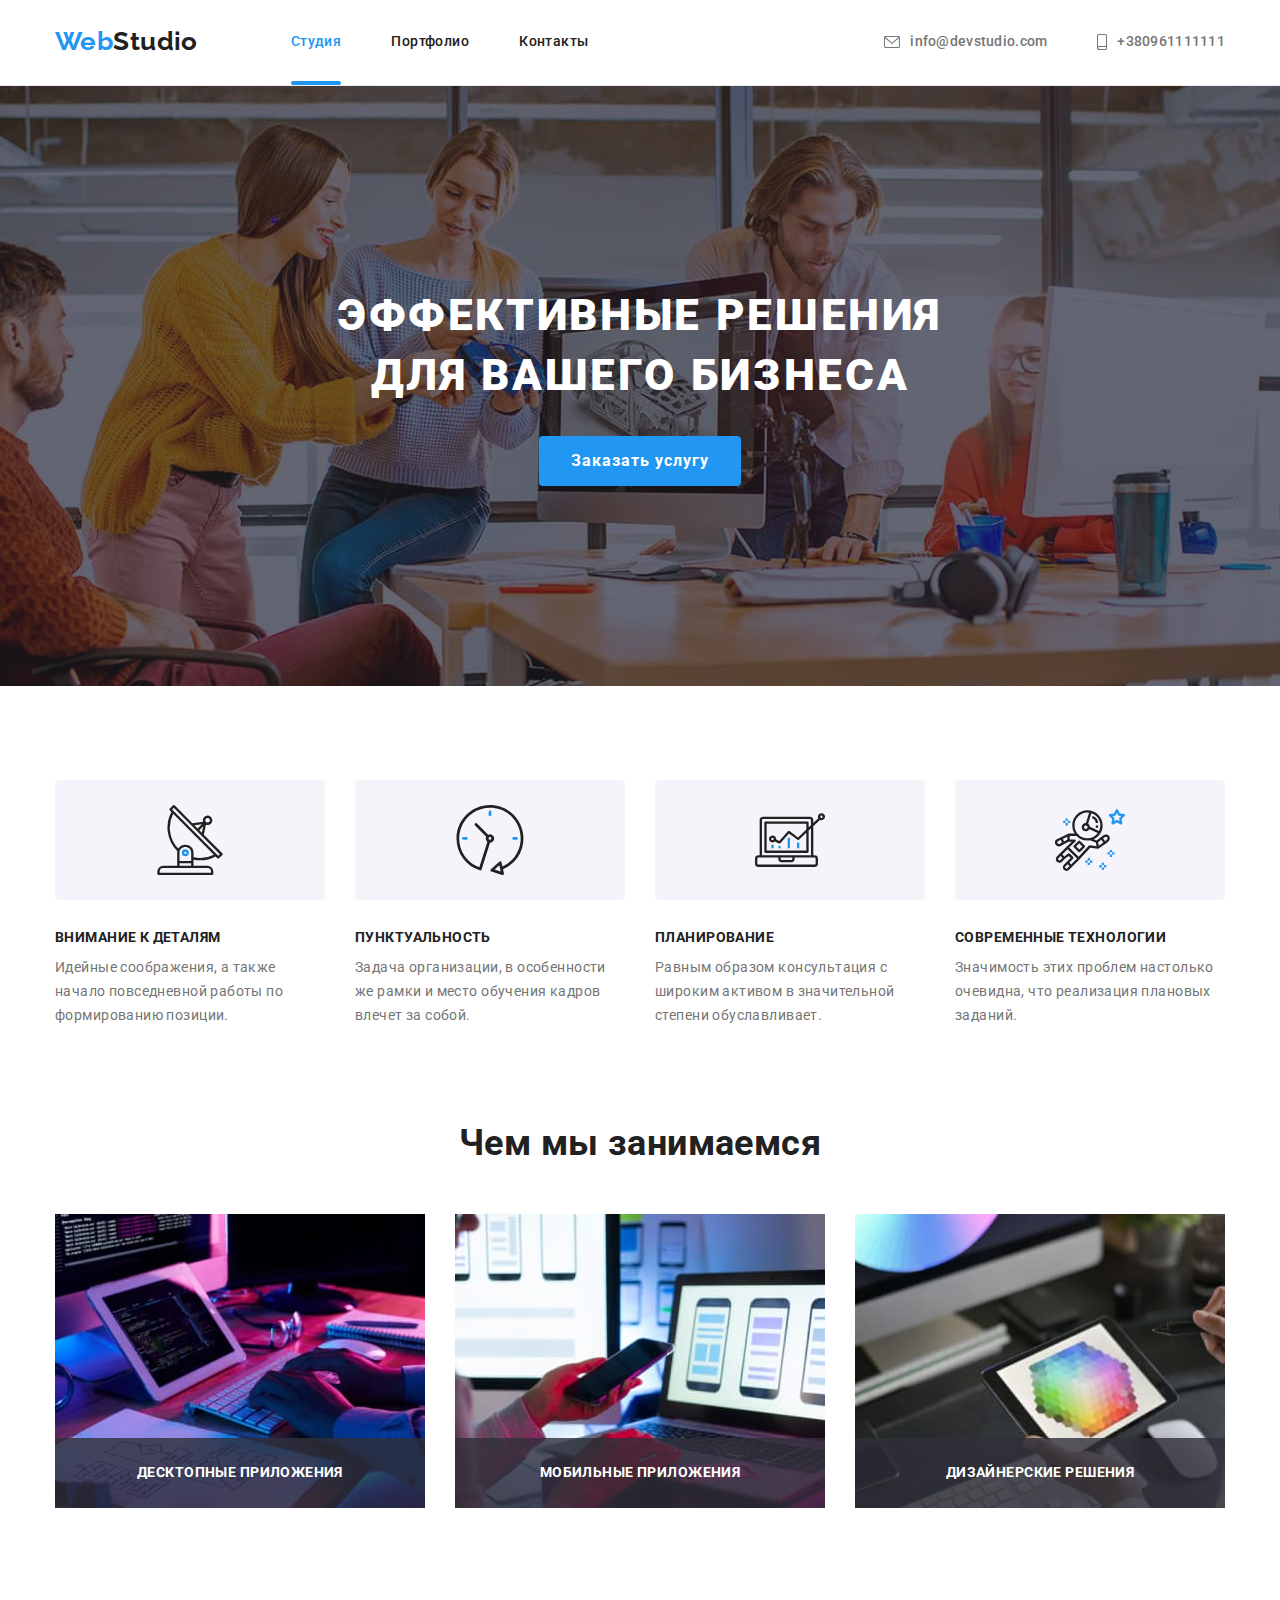
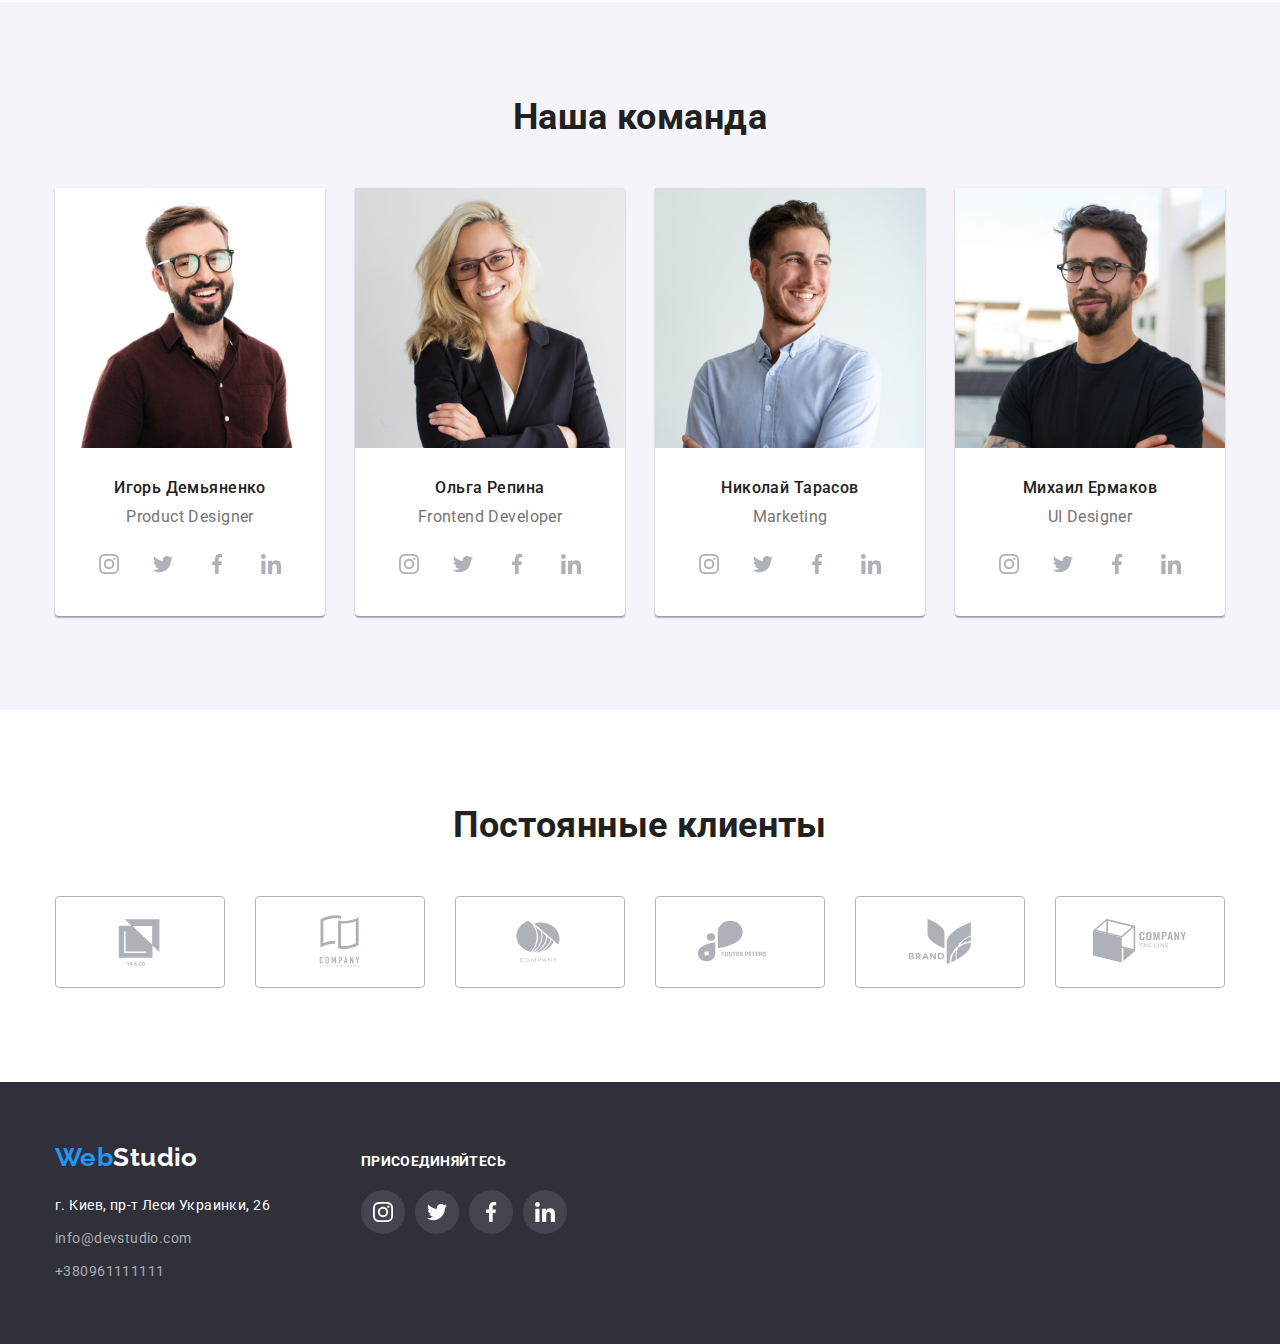
==== index.html @ 93a17769 "start" ====
<!DOCTYPE html>
<html lang="ru">
<head>
	<meta charset="UTF-8">
	<meta http-equiv="X-UA-Compatible" content="IE=edge">
	<meta name="viewport" content="width=device-width, initial-scale=1.0">
	<title>Студия</title>
	<link rel="stylesheet" href="https://cdn.jsdelivr.net/npm/modern-normalize@1.1.0/modern-normalize.min.css">
	<link rel="preconnect" href="https://fonts.googleapis.com">
	<link rel="preconnect" href="https://fonts.gstatic.com" crossorigin>
	<link href="https://fonts.googleapis.com/css2?family=Raleway:wght@700&family=Roboto:wght@400;500;700;900&display=swap"
		rel="stylesheet">	
	<link rel="stylesheet" href="./css/styles.css">
</head>
<body>
	<header>
		<!--site nav-->
		<div class="container navigation">			
		<nav>
			<a href="" class="logo"><span class="logo-accent">Web</span>Studio</a>
			<ul class="site-nav list">
				<li class="item"><a href="index.html" class="link nav current">Студия</a></li>
				<li class="item"><a href="portfolio.html" class="link nav">Портфолио</a></li>
				<li class="item"><a href="" class="link nav">Контакты</a></li>
			</ul>
		</nav>
		<!--contacts-->
			<ul class="contacts list">
				<li class="item contacts-header">

					<a href="mailto:info@devstudio.com" class="feedback link icon-item">
						<svg class="icon-envelope" width="16" height="12">
							<use href="./images/icons.svg#icon-envelope"></use>
						</svg>
						info@devstudio.com</a>
				</li>
				<li class="item contacts-header">

					<a href="tell:+380961111111" class="feedback link icon-item">
						<svg class="icon-smartphone" width="10" height="16">
							<use href="./images/icons.svg#icon-smartphone"></use>
						</svg>
						+380961111111</a>
				</li>
			</ul>
		</div>
	</header>
	<main>
		<!--hero-->				
		<section class="hero">
			<div class="container">
				<h1 class="hero-title">Эффективные решения<br> для вашего бизнеса</h1>
				<button type="button" class="button primary" data-modal-open>Заказать услугу</button>
			</div>
		</section>
		<!--section-->
		<section class="features-section section">
			<div class="container">
			<h2 hidden>Наши преимущества</h2>
			<ul class="features-list list">

				<li class="description item">
					<div class="icon-features">
						<svg class="icon-antenna" width="70" height="70">
							<use href="./images/icons.svg#icon-antenna"></use>
						</svg>
					</div>					
					<h3 class="features-point">Внимание к деталям</h3>
					<p class="features-text">Идейные соображения, а также начало повседневной работы по формированию позиции.</p>
				</li>

				<li class="description item">
					<div class="icon-features">
						<svg class="icon-clock" width="70" height="70">
							<use href="./images/icons.svg#icon-clock"></use>
						</svg>
					</div>
					<h3 class="features-point">Пунктуальность</h3>
					<p class="features-text">Задача организации, в особенности же рамки и место обучения кадров влечет за собой.</p>
				</li>

				<li class="description item">
					<div class="icon-features">
						<svg class="icon-diagram" width="70" height="70">
							<use href="./images/icons.svg#icon-diagram"></use>
						</svg>
					</div>
					<h3 class="features-point">Планирование</h3>
					<p class="features-text">Равным образом консультация с широким активом в значительной степени обуславливает.</p>
				</li>
				
				<li class="description item">
					<div class="icon-features">
						<svg class="icon-astronaut" width="70" height="70">
							<use href="./images/icons.svg#icon-astronaut"></use>
						</svg>
					</div>
					<h3 class="features-point">Современные технологии</h3>
					<p class="features-text">Значимость этих проблем настолько очевидна, что реализация плановых заданий.</p>
				</li>
			</ul>
			</div>
		</section>
		<!--working-->
		<section class="working-section section no-padding-top">
			<div class="container">
			<h2 class="title">Чем мы занимаемся</h2>
			<ul class="working-list list">

				<li class="working-item item">
					<img src="./images/handstype.jpg" alt="руки печатают текст" width="370">
					<p class="working-subscription">Десктопные приложения</p>
				</li>

				<li class="working-item item">
					<img src="./images/handsphone.jpg" alt="рука с телефоном" width="370" height="294">
					<p class="working-subscription">Мобильные приложения</p>
				</li>

				<li class="working-item item">
					<img src="./images/pallete.jpg" alt="палитра цветов" width="370" height="294">
					<p class="working-subscription">Дизайнерские решения</p>
				</li>
			</ul>
			</div>
		</section>
		<!--team-->
		<section class="team-section section ">
			<div class="container">
				<h2 class="title">Наша команда</h2>
				<ul class="team-list list">

					<li class="team-description item">
						<img src="./images/igor.jpg" alt="Игорь Демьяненко" width="270" height="260">
						<div class="card-team">
							<h3 class="team-name">Игорь Демьяненко</h3>
							<p class="team-position">Product Designer</p>
							<ul class="social-link-list list">
								<li>
									<a class="social-link" href="#">
										<svg class="social-link-icon" width="20" height="20">
											<use href="./images/icons.svg#icon-instagram"></use>
										</svg>
									</a>
								</li>
								<li>
									<a class="social-link" href="#">
										<svg class="social-link-icon" width="20" height="20">
											<use href="./images/icons.svg#icon-twitter"></use>
										</svg>
									</a>
								</li>
								<li>
									<a class="social-link" href="#">
										<svg class="social-link-icon" width="20" height="20">
											<use href="./images/icons.svg#icon-facebook"></use>
										</svg>
									</a>
								</li>
								<li>
									<a class=" social-link" href="">
										<svg class="social-link-icon" width="20" height="20">
											<use href="./images/icons.svg#icon-linkedin"></use>
										</svg>
									</a>
								</li>
							</ul>
						</div>
					</li>

					<li class="team-description item"">
						<img src="./images/olga.jpg" alt="Ольга Репина" width="270" height="260">
						<div class="card-team">
							<h3 class="team-name">Ольга Репина</h3>
							<p class="team-position">Frontend Developer</p>
							<ul class="social-link-list list">
								<li>
									<a class="social-link" href="#">
										<svg class="social-link-icon" width="20" height="20">
											<use href="./images/icons.svg#icon-instagram"></use>
										</svg>
									</a>
								</li>
								<li>
									<a class="social-link" href="#">
										<svg class="social-link-icon" width="20" height="20">
											<use href="./images/icons.svg#icon-twitter"></use>
										</svg>
									</a>
								</li>
								<li>
									<a class="social-link" href="#">
										<svg class="social-link-icon" width="20" height="20">
											<use href="./images/icons.svg#icon-facebook"></use>
										</svg>
									</a>
								</li>
								<li>
									<a class=" social-link" href="">
										<svg class="social-link-icon" width="20" height="20">
											<use href="./images/icons.svg#icon-linkedin"></use>
										</svg>
									</a>
								</li>
							</ul>
						</div>
					</li>

					<li class="team-description item">
						<img src="./images/nikolay.jpg" alt="Николай Тарасов" width="270" height="260">
						<div class="card-team">
							<h3 class="team-name">Николай Тарасов</h3>
							<p class="team-position">Marketing</p>
							<ul class="social-link-list list">
								<li>
									<a class="social-link" href="#">
										<svg class="social-link-icon" width="20" height="20">
											<use href="./images/icons.svg#icon-instagram"></use>
										</svg>
									</a>
								</li>
								<li>
									<a class="social-link" href="#">
										<svg class="social-link-icon" width="20" height="20">
											<use href="./images/icons.svg#icon-twitter"></use>
										</svg>
									</a>
								</li>
								<li>
									<a class="social-link" href="#">
										<svg class="social-link-icon" width="20" height="20">
											<use href="./images/icons.svg#icon-facebook"></use>
										</svg>
									</a>
								</li>
								<li>
									<a class=" social-link" href="">
										<svg class="social-link-icon" width="20" height="20">
											<use href="./images/icons.svg#icon-linkedin"></use>
										</svg>
									</a>
								</li>
							</ul>
						</div>
						</li>

					<li class="team-description item">
						<img src="./images/mihail.jpg" alt="Михаил Ермаков" width="270" height="260">
						<div class="card-team">
							<h3 class="team-name">Михаил Ермаков</h3>
							<p class="team-position">UI Designer</p>
							<ul class="social-link-list list">
								<li>							
									<a class="social-link" href="#">
										<svg class="social-link-icon" width="20" height="20">
											<use href="./images/icons.svg#icon-instagram"></use>
										</svg>
									</a>							
								</li>
								<li>							
									<a class="social-link" href="#">
										<svg class="social-link-icon" width="20" height="20">
											<use href="./images/icons.svg#icon-twitter"></use>
										</svg>
									</a>
								</li>
								<li>							
									<a class="social-link" href="#">
										<svg class="social-link-icon" width="20" height="20">
											<use href="./images/icons.svg#icon-facebook"></use>
										</svg>
									</a>
								</li>
								<li>														
									<a class=" social-link" href="">
										<svg class="social-link-icon" width="20" height="20">
											<use href="./images/icons.svg#icon-linkedin"></use>
										</svg>
									</a>
								</li>
							</ul>
						</div>
					</li>
				</ul>
			</div>
		</section>
		<!-- Regular customers-->		
		<section class="section">
			<div class="container">
				<h2 class="title">Постоянные клиенты</h2>
				<ul class="regular-customers-list list">
					<li class="regular-client">
						<a class="regular-client-link" href="#">
							<svg class="client-logo" width="106" height="60">
								<use href="./images/icons.svg#icon-logo"></use>
							</svg>
						</a>
					</li>
					<li class="regular-client">
						<a class="regular-client-link" href="#">
							<svg class="client-logo" width="106" height="60">
								<use href="./images/icons.svg#icon-logo-1"></use>
							</svg>
						</a>
					</li>
					<li class="regular-client">
						<a class="regular-client-link" href="#">
							<svg class="client-logo" width="106" height="60">
								<use href="./images/icons.svg#icon-logo-2"></use>
							</svg>
						</a>
					</li>
					<li class="regular-client">
						<a class="regular-client-link" href="#">
							<svg class="client-logo" width="106" height="60">
								<use href="./images/icons.svg#icon-logo-3"></use>
							</svg>
						</a>
					</li>
					<li class="regular-client">
						<a class="regular-client-link" href="#">
							<svg class="client-logo" width="106" height="60">
								<use href="./images/icons.svg#icon-logo-4"></use>
							</svg>
						</a>
					</li>
					<li class="regular-client">
						<a class="regular-client-link" href="#">
							<svg class="client-logo" width="106" height="60">
								<use href="./images/icons.svg#icon-logo-5"></use>
							</svg>
						</a>
					</li>
				</ul>
		
		
			</div>
		</section>			
	<!-- /Regular customers-->	
	</main>
	<!--footer-->
	<footer class="footer">
		<div class="footer-items container">
			<div class="contacts-nav-footer">
				<div class="logo-footer">
					<a href="" class="logo"><span class="logo-accent">Web</span>Studio</a>
				</div>
				<address>
					<ul class="contacts-footer list">
						<li class="item">
							<a href="https://goo.gl/maps/sGWzshtrrZ5VpV499" class="location link">г. Киев, пр-т Леси Украинки, 26</a>
						</li>
						<li class="item">
							<a href="mailto:info@devstudio.com" class="feedback mail link">info@devstudio.com</a>
						</li>
						<li class="item">
							<a href="tell:+380961111111" class="feedback tell link">+380961111111</a>
						</li>
					</ul>
				</address>
			</div>
			<div>
				<h3 class="connect-footer">Присоединяйтесь</h3>
				<ul class="social-link-list-footer list">
					<li class="social-link-item">
						<a href="" class="social-link bg-icon-footer">
							<svg class="social-link-icon color-icon-footer" width="20" height="20">
								<use href="./images/icons.svg#icon-instagram"></use>
							</svg>
						</a>
					</li>
					<li class="social-link-item">
					<a href="" class="social-link bg-icon-footer">
						<svg class="social-link-icon color-icon-footer" width="20" height="20">
							<use href="./images/icons.svg#icon-twitter"></use>
						</svg>
					</a>
					</li>
					<li class="social-link-item">
					<a href="" class="social-link bg-icon-footer">
						<svg class="social-link-icon color-icon-footer" width="20" height="20">
							<use href="./images/icons.svg#icon-facebook"></use>
						</svg>
					</a>
					</li>
					<li class="social-link-item">
					<a href="" class="social-link bg-icon-footer">
						<svg class="social-link-icon color-icon-footer" width="20" height="20">
							<use href="./images/icons.svg#icon-linkedin"></use>
						</svg>
					</a>
					</li>
				</ul>
			</div>
		</div>
	</footer>
	<div class="backdrop is-hidden" data-modal>
		<div class="modal">
			<button class="close-btn" data-modal-close>
				<svg class="close-icon" width="11" height="11">
					<use href="./images/icons.svg#icon-close"></use>
				</svg>
			</button>
		</div>
	</div>
	<script src="./js/modal.js"></script>
</body>
</html>
---- css/styles.css ----
/* accent color #2196F3 */
/* basic color text #212121 */
/* secondary color text #757575 */
/* white #ffffff */
/* secondary background color #F5F4FA */
/* accent backround color #2F303A */
/* contacts footer rgba(255, 255, 255, 0,6) */
:root {
  --accent-color: #2196f3;
  --basic-color-text: #757575;
  --secondary-color-text: #212121;
  --primary-white-color: #ffffff;
  --secondary-bg-color: #f5f4fa;
  --footer-bg-color: #2f303a;
  --footer-contact-color: rgba(255, 255, 255, 0.6);
  --secondary-accent-color: #188ce8;
  --primary-font-famyly: Roboto, sans-serif;
  --secondary-font-family: Raleway, sans-serif;
  --card-set-gat: 30px;
  --color-icons: #afb1b8;
  --hero-bg-gradient: rgba(47, 48, 58, 0.4);
}
body {
  color: var(--basic-color-text);
  background-color: var(--primary-white-color);

  font-family: var(--primary-font-famyly);
  font-weight: 400;
  font-size: 14px;
  line-height: 1.71;
  letter-spacing: 0.03em;
}
img {
  display: block;
  max-width: 100%;
}
header {
  border-bottom: 1px solid rgba(236, 236, 236, 1);
}
/* ===components start=== */
.link {
  text-decoration: none;
}
.list {
  list-style: none;
}
.title {
  color: var(--secondary-color-text);
  font-size: 36px;
  line-height: 1.17;

  margin-bottom: 50px;
  text-align: center;
}
h1,
h2,
h3,
h4,
h5,
h6,
p {
  margin: 0;
}
ol,
ul {
  margin-top: 0;
  margin-bottom: 0;
  padding-left: 0;
}
.container {
  width: 1200px;
  padding-left: 15px;
  padding-right: 15px;
  margin-left: auto;
  margin-right: auto;
}
.section {
  padding-top: 94px;
  padding-bottom: 94px;
}
.section.no-padding-top {
  padding-top: 0;
}
.social-link {
  width: 44px;
  height: 44px;
  display: flex;
  justify-content: center;
  align-items: center;
  border-radius: 50%;
  transition-property: background-color;
  transition-duration: 250ms;
  transition-timing-function: cubic-bezier(0.4, 0, 0.2, 1);
}
.social-link-icon {
  fill: var(--color-icons);
  transition-property: color;
  transition-duration: 250ms;
  transition-timing-function: cubic-bezier(0.4, 0, 0.2, 1);
}
.social-link:hover,
.social-link:focus {
  background-color: var(--accent-color);
}
.social-link:hover .social-link-icon,
.social-link:focus .social-link-icon {
  fill: var(--primary-white-color);
}

/* ===component end=== */
/* ===logo start=== */
.logo {
  margin-right: 93px;

  font-family: var(--secondary-font-family);
  font-weight: 700;
  font-size: 26px;
  line-height: 1.2;
  text-decoration: none;

  color: var(--secondary-color-text);
}
.logo-accent {
  color: var(--accent-color);
}
/* ===logo end ===*/
/* ===site-nav start=== */
.navigation {
  display: flex;
  justify-content: space-between;
  align-items: center;
  padding-top: 24px;
  padding-bottom: 25px;
}
nav {
  display: flex;
  align-items: center;
}
.site-nav {
  display: flex;

  font-weight: 500;
  line-height: 1.14;
}
.contacts {
  display: flex;
  margin-left: auto;
}
.site-nav .item:not(:last-child),
.contacts .item:not(:last-child) {
  margin-right: 50px;
}
.link.nav {
  position: relative;
  color: var(--secondary-color-text);
  padding-top: 32px;
  padding-bottom: 32px;
  transition-property: color;
  transition-duration: 250ms;
  transition-timing-function: cubic-bezier(0.4, 0, 0.2, 1);
}
.feedback.link {
  font-weight: 500;
  font-size: 14px;
  line-height: 1.14;
  letter-spacing: 0.02em;
  color: var(--basic-color-text);
  transition-property: color;
  transition-duration: 250ms;
  transition-timing-function: cubic-bezier(0.4, 0, 0.2, 1);
}
.icon-item {
  display: flex;
  align-items: center;
  padding-top: 10px;
  padding-bottom: 10px;
}
.icon-envelope,
.icon-smartphone {
  margin-right: 10px;
  fill: currentColor;
}

.link.nav:hover,
.link.nav:focus,
.feedback.link:hover,
.feedback.link:focus {
  color: var(--accent-color);
}
.link.nav.current {
  color: var(--accent-color);
}
.link.nav.current::after {
  position: absolute;

  display: block;
  content: "";
  width: 100%;
  height: 4px;
  border-radius: 2px;
  bottom: -4px;

  background-color: var(--accent-color);
}
/* ===site-nav end=== */
/* ===hero start=== */
.hero {
  max-width: 1600px;
  min-height: 600px;
  margin: 0 auto;
  padding: 200px 0;
  text-align: center;

  background-image: linear-gradient(
      to right,
      var(--hero-bg-gradient),
      var(--hero-bg-gradient)
    ),
    url("../images/bg-image.jpg");

  background-repeat: no-repeat;
  background-position: center;
  background-size: cover;
  background-color: var(--footer-bg-color);
}
.hero-title {
  margin-bottom: 30px;

  font-weight: 900;
  font-size: 44px;
  line-height: 1.36;
  text-align: center;
  letter-spacing: 0.06em;
  text-transform: uppercase;

  color: var(--primary-white-color);
}
/* ===hero end */
/* ===buttons start=== */
.button {
  border-radius: 4px;
  border: none;

  font-size: 16px;
  font-family: inherit;
  text-align: center;

  color: var(--secondary-color-text);
  background-color: var(--secondary-bg-color);
}
.button.primary {
  padding: 10px 32px;

  font-weight: 700;
  line-height: 1.87;
  letter-spacing: 0.06em;

  color: var(--primary-white-color);
  background-color: var(--accent-color);

  transition-property: background-color;
  transition-duration: 250ms;
  transition-timing-function: cubic-bezier(0.4, 0, 0.2, 1);
}
.button.primary:hover,
.button.primary:focus {
  background-color: var(--secondary-accent-color);
}
.button.secondary {
  padding: 6px 22px;

  font-weight: 500;
  line-height: 1.62;
  letter-spacing: 0.03em;

  transition-property: color, background-color, box-shadow;
  transition-duration: 250ms;
  transition-timing-function: cubic-bezier(0.4, 0, 0.2, 1);
}
.button.secondary:hover,
.button.secondary:focus {
  color: var(--primary-white-color);
  background-color: var(--accent-color);
  box-shadow: 0px 3px 1px rgba(0, 0, 0, 0.1), 0px 1px 2px rgba(0, 0, 0, 0.08),
    0px 2px 2px rgba(0, 0, 0, 0.12);

  cursor: pointer;
}
.button.secondary.active {
  color: var(--primary-white-color);
  background-color: var(--accent-color);
}
/* ===buttons end=== */
/* ===sections primary page start===*/
.features-list .item:not(:last-child),
.working-list .item:not(:last-child),
.team-list .item:not(:last-child) {
  margin-right: 30px;
}
.description {
  width: calc((100%-90px) / 4);
}
.features-list,
.team-list,
.working-list {
  display: flex;
  justify-content: center;
}
.features-point {
  padding-bottom: 10px;

  font-size: 14px;
  line-height: 1.14;
  text-transform: uppercase;

  color: var(--secondary-color-text);
}
.icon-features {
  display: flex;
  justify-content: center;
  align-items: center;
  width: 270px;
  height: 120px;
  margin-bottom: 30px;
  background-color: var(--secondary-bg-color);
  border-radius: 4px;
}
.working-item {
  position: relative;
}
.working-subscription {
  position: absolute;
  bottom: 0;
  width: 370px;
  height: 70px;

  font-family: Roboto;
  font-style: normal;
  font-weight: bold;
  font-size: 14px;
  line-height: 1.14;
  text-align: center;
  text-transform: uppercase;
  padding-top: 27px;

  color: #ffffff;
  background: rgba(47, 48, 58, 0.8);
}

.team-section {
  background-color: var(--secondary-bg-color);
}
.team-description {
  background-color: var(--primary-white-color);
  border-radius: 0px 0px 4px 4px;
  box-shadow: 0px 1px 3px rgba(0, 0, 0, 0.12), 0px 1px 1px rgba(0, 0, 0, 0.14),
    0px 2px 1px rgba(0, 0, 0, 0.2);
}
.card-team {
  padding: 30px 32px;
}
.team-name,
.team-position {
  font-size: 16px;
  line-height: 1.19;
  text-align: center;
}
.team-name {
  margin-bottom: 10px;

  font-weight: 500;

  color: var(--secondary-color-text);
}
.social-link-list {
  display: flex;
  margin-top: 16px;
  align-items: center;
  justify-content: space-between;
}

.regular-customers-list {
  display: flex;
  justify-content: space-between;
  align-items: center;
}
.client-logo {
  fill: var(--color-icons);
  transition-property: fill;
  transition-duration: 250ms;
  transition-timing-function: cubic-bezier(0.4, 0, 0.2, 1);
}
.regular-client-link {
  display: flex;
  justify-content: center;
  align-items: center;
  width: 170px;
  height: 92px;
  border: 1px solid var(--color-icons);
  border-radius: 4px;

  transition-property: border;
  transition-duration: 250ms;
  transition-timing-function: cubic-bezier(0.4, 0, 0.2, 1);
}
.regular-client-link:hover,
.regular-client-link:focus {
  border: 1px solid var(--accent-color);
}
.regular-client-link:hover .client-logo,
.regular-client-link:focus .client-logo {
  fill: var(--accent-color);
}
/* ===sections primary page end=== */
/* ===section portfolio page start=== */
.filter {
  display: flex;
  justify-content: center;
  margin-bottom: 50px;
}
.filter .item:not(:last-child) {
  margin-right: 8px;
}
.portfolio-list {
  display: flex;
  flex-wrap: wrap;

  margin-bottom: calc(-1 * var(--card-set-gat));
  margin-right: calc(-1 * var(--card-set-gat));
}
.portfolio-list > .item {
  margin-bottom: var(--card-set-gat);
  margin-right: var(--card-set-gat);
  width: calc(100% / 3- var(--card-set-gat));
  border-bottom: 1px solid #eeeeee;
  transition-property: box-shadow;
  transition-duration: 250ms;
  transition-timing-function: cubic-bezier(0.4, 0, 0.2, 1);
}
.portfolio-list > .item:hover {
  box-shadow: 0px 1px 1px rgba(0, 0, 0, 0.12), 0px 4px 4px rgba(0, 0, 0, 0.06),
    1px 4px 6px rgba(0, 0, 0, 0.16);
}
.portfolio-list > .item:hover .portfolio-overlay {
  transform: translateY(0);
  opacity: 1;
}
.portfolio-title {
  margin-bottom: 4px;

  font-weight: 700;
  font-size: 18px;
  line-height: 2;
  letter-spacing: 0.06em;

  color: var(--secondary-color-text);
}
.card-portfolio {
  padding: 20px 24px;
  border: 1px solid #eeeeee;
  border-top: none;
}
.portfolio-description {
  position: relative;
  overflow: hidden;
}
.portfolio-overlay {
  position: absolute;
  opacity: 0;

  display: inline-block;
  content: "";
  width: 100%;
  height: 100%;
  top: 0;
  left: 0;

  background-color: rgba(33, 150, 243, 0.9);

  transform: translateY(100%);
  transition: transform 250ms cubic-bezier(0.4, 0, 0.2, 1);
}
.portfolio-overlay-text {
  position: absolute;
  top: 0;
  left: 0;

  padding: 63px 24px;

  font-size: 18px;
  line-height: 1.56;

  color: var(--primary-white-color);
}

.portfolio-exemple {
  font-size: 16px;
  line-height: 1.87;

  color: var(--basic-color-text);
}
/* ===section portfolio page end=== */
/* ===footer start=== */
.footer {
  padding-top: 60px;
  padding-bottom: 60px;
  background-color: var(--footer-bg-color);
}
.logo-footer {
  margin-bottom: 20px;
}
.contacts-footer .item:not(:last-child) {
  margin-bottom: 9px;
}
.footer .logo {
  color: var(--primary-white-color);
}
.location {
  font-style: normal;
  color: var(--primary-white-color);
  transition-property: color;
  transition-duration: 250ms;
  transition-timing-function: cubic-bezier(0.4, 0, 0.2, 1);
}
.location:hover,
.location:focus {
  color: var(--accent-color);
}
.mail.link,
.tell.link {
  font-style: normal;
  font-weight: 400;
  letter-spacing: 0.03em;
  line-height: 1.71;

  color: var(--footer-contact-color);
}
.footer-items {
  display: flex;
  align-items: baseline;
}
.social-link-list-footer {
  display: flex;
}
.social-link-item:not(:last-child) {
  margin-right: 10px;
}
.connect-footer {
  margin-bottom: 20px;
  font-size: 14px;
  line-height: 1.14;
  text-transform: uppercase;
  color: var(--primary-white-color);
}
.contacts-nav-footer {
  margin-right: 70px;
}
.bg-icon-footer {
  background-color: rgba(255, 255, 255, 0.1);
}
.color-icon-footer {
  fill: var(--primary-white-color);
}
/* ===footer end=== */
/* ===backdrop start=== */
.backdrop {
  position: fixed;
  top: 0;
  left: 0;

  width: 100%;
  height: 100%;
  background-color: rgba(0, 0, 0, 0.2);
  transition: opacity 250ms cubic-bezier(0.4, 0, 0.2, 1),
  visibility 250ms cubic-bezier(0.4, 0, 0.2, 1);
}
.backdrop.is-hidden {
  opacity: 0;
  pointer-events: none;
}
.modal {
  position: absolute;
  top: 50%;
  left: 50%;
  transform: translate(-50%, -50%);

  min-width: 528px;
  min-height: 581px;
  padding: 8px;
  background-color: var(--primary-white-color);
  box-shadow: 0px 1px 3px rgba(0, 0, 0, 0.12), 0px 1px 1px rgba(0, 0, 0, 0.14),
    0px 2px 1px rgba(0, 0, 0, 0.2);
  border-radius: 4px;
}
.close-btn {
  position: absolute;
  right: 8px;

  display: flex;
  justify-content: center;
  align-items: center;

  margin: 0;
  padding: 0;
  border: 0;
  width: 30px;
  height: 30px;

  border-radius: 50%;
  border: 1px solid rgba(0, 0, 0, 0.1);
  background-color: var(--primary-white-color);
}

/* ===backdrop end=== */
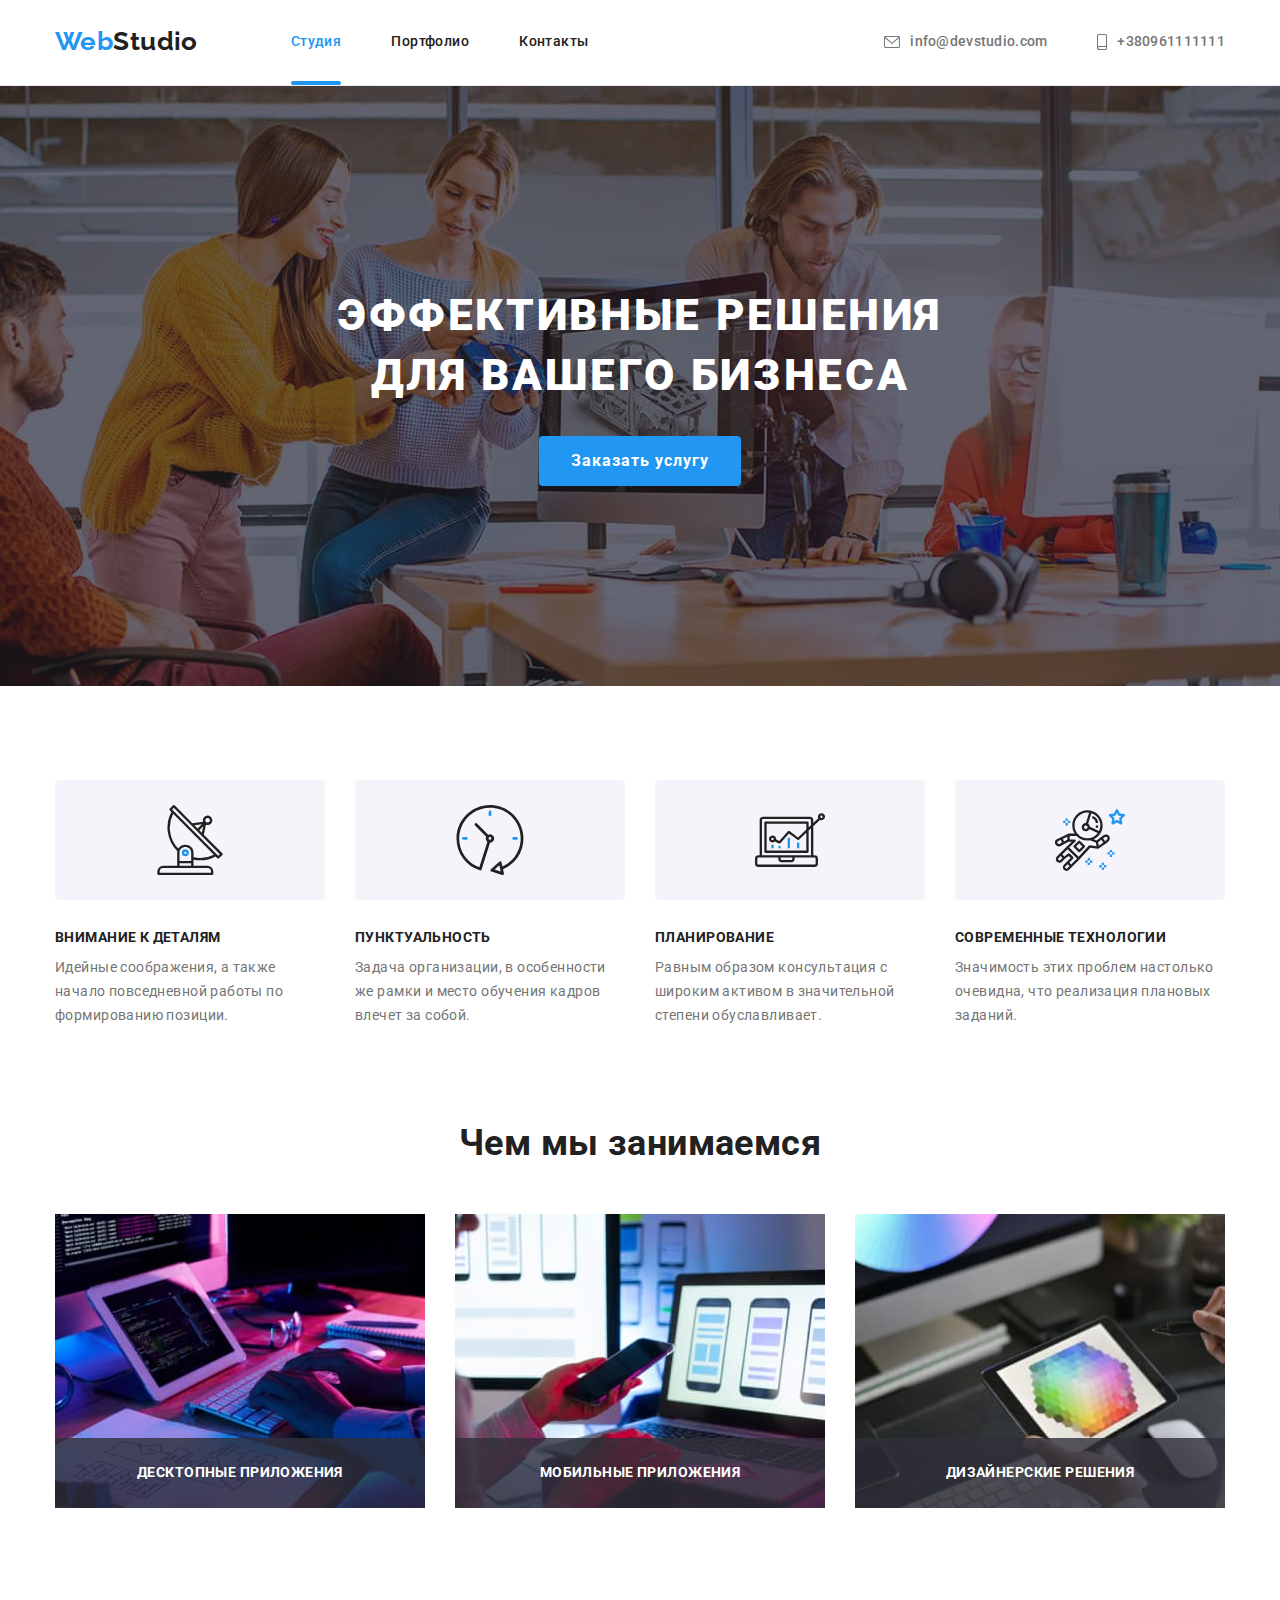
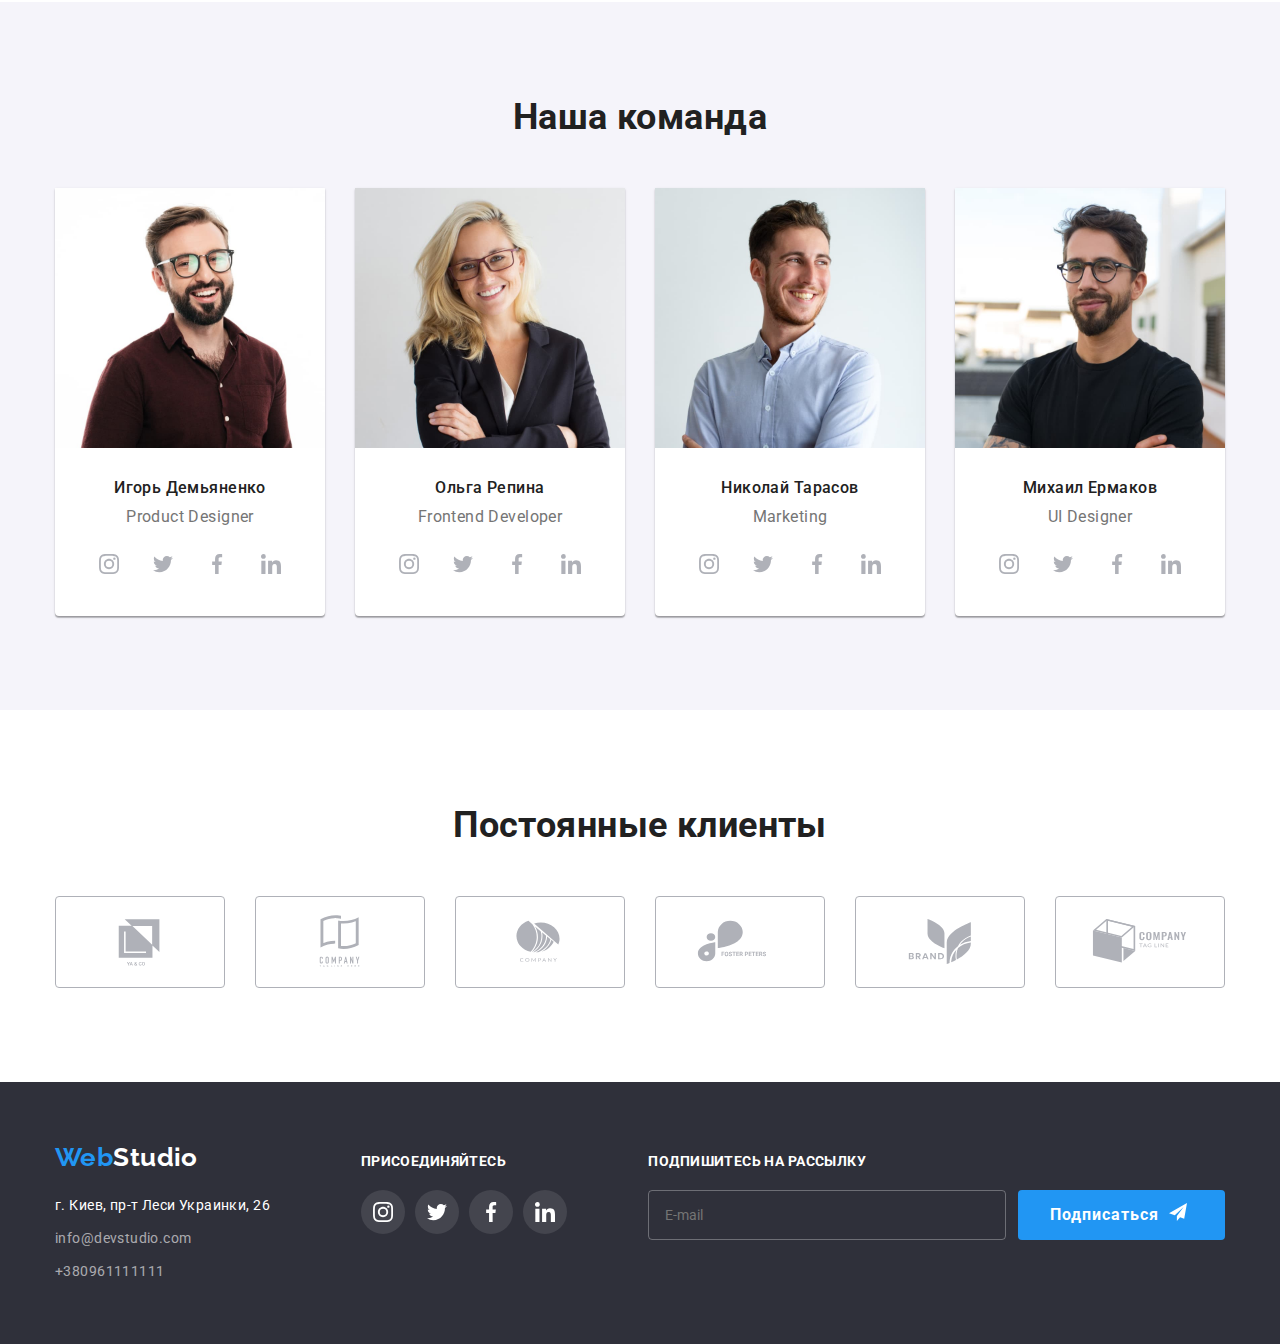
==== commit cc164a16: "5/04" ====
--- a/index.html
+++ b/index.html
@@ -392,6 +392,22 @@
 					</li>
 				</ul>
 			</div>
+			<div class="subscribe-form">
+				<h3 class="connect-footer">Подпишитесь на рассылку</h3>
+				<form class="subscribe-container" action="">
+					<input class="subscribe-area"
+					type="email" 
+                    name="email"
+                    placeholder="E-mail">
+					<button type="submit" class="button primary subscribe-button">
+						<span class="subscribe-button-text">Подписаться</span>
+						<svg width="24" height="24">
+							<use href="./images/icons.svg#icon-send"></use>
+						</svg>
+					</button>
+					
+				</form>
+			</div>
 		</div>
 	</footer>
 	<div class="backdrop is-hidden" data-modal>
--- a/css/styles.css
+++ b/css/styles.css
@@ -290,6 +290,10 @@
   color: var(--primary-white-color);
   background-color: var(--accent-color);
 }
+.subscribe-button {
+  display: flex;
+  align-items: center;
+}
 /* ===buttons end=== */
 /* ===sections primary page start===*/
 .features-list .item:not(:last-child),
@@ -538,6 +542,7 @@
 .footer-items {
   display: flex;
   align-items: baseline;
+  justify-content: space-between;
 }
 .social-link-list-footer {
   display: flex;
@@ -560,6 +565,23 @@
 }
 .color-icon-footer {
   fill: var(--primary-white-color);
+}
+.subscribe-form {
+  margin-left: auto;
+}
+.subscribe-button-text {
+  margin-right: 10px;
+}
+.subscribe-container {
+  display: flex;  
+}
+.subscribe-area {
+  border-radius: 4px;
+  margin-right: 12px;
+  min-width: 358px;
+  padding-left: 16px;
+  background-color: transparent;
+  border: 1px solid rgba(255, 255, 255, 0.3);
 }
 /* ===footer end=== */
 /* ===backdrop start=== */
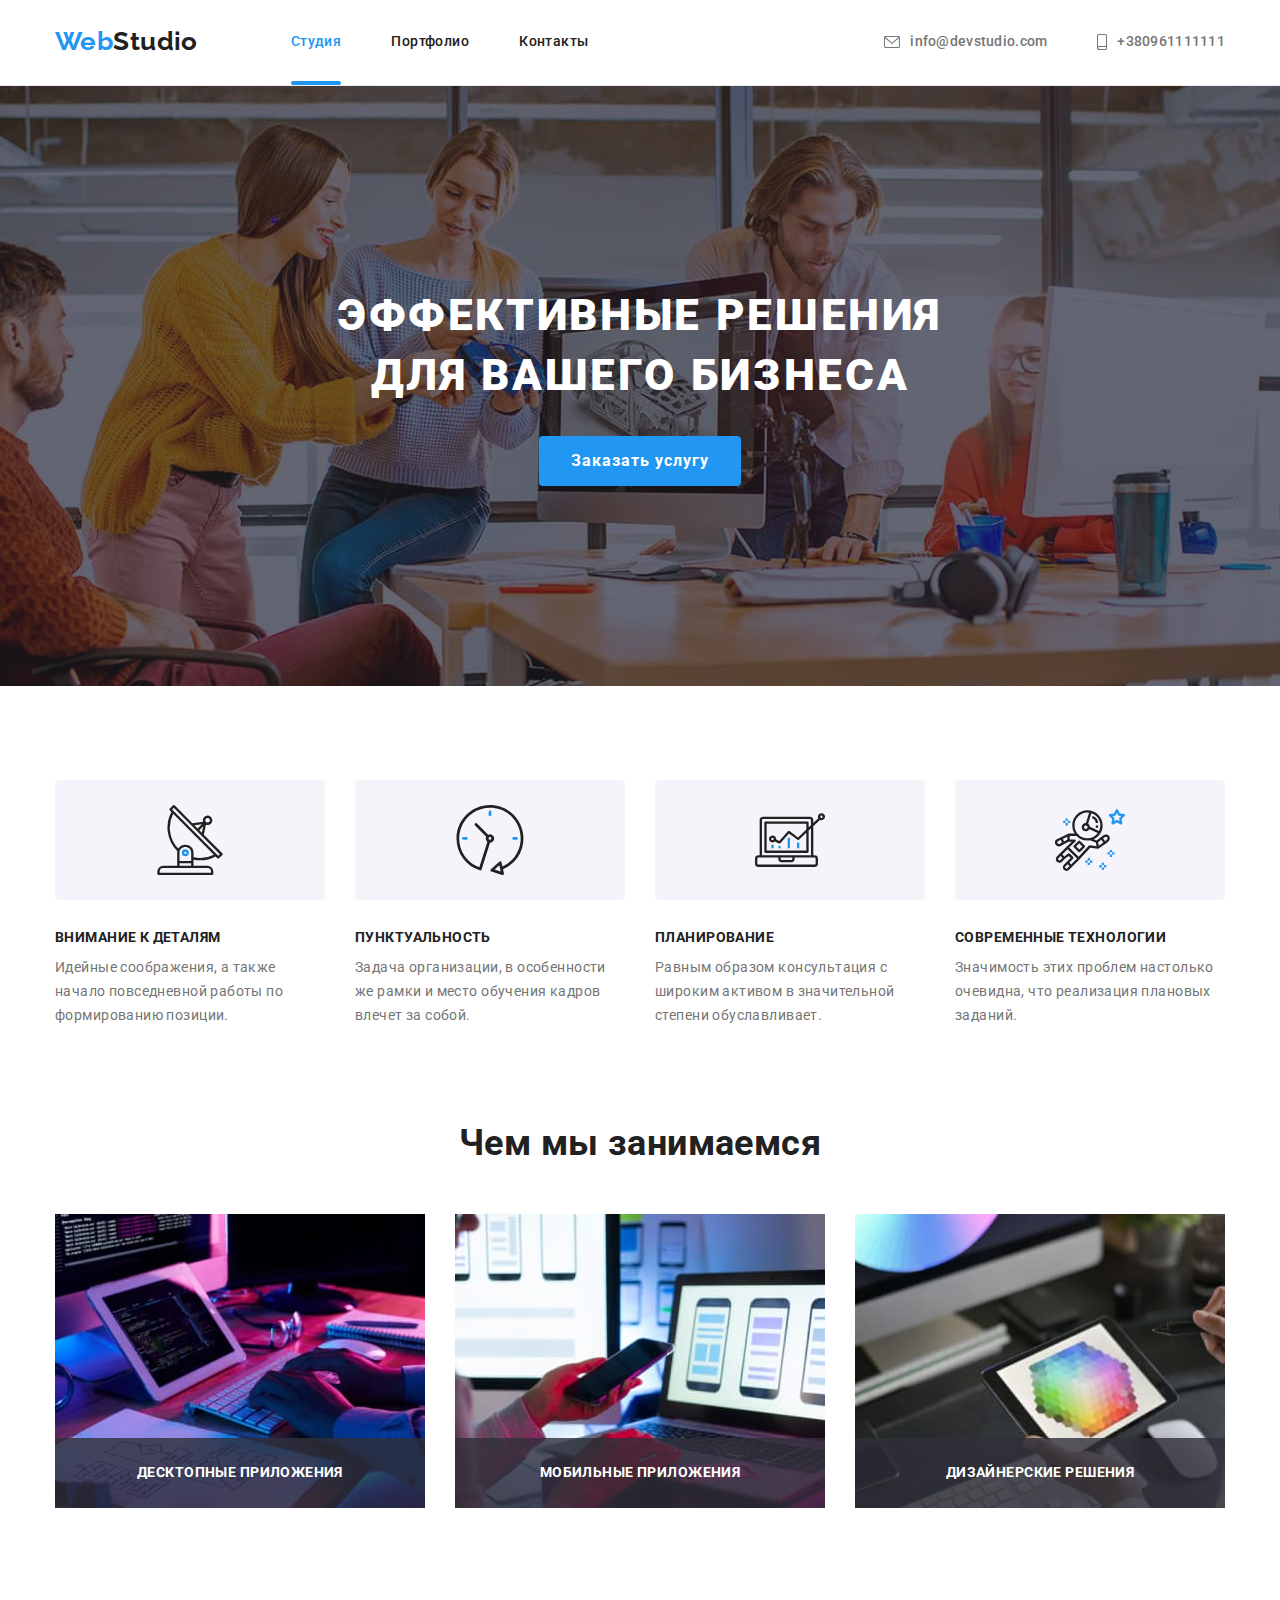
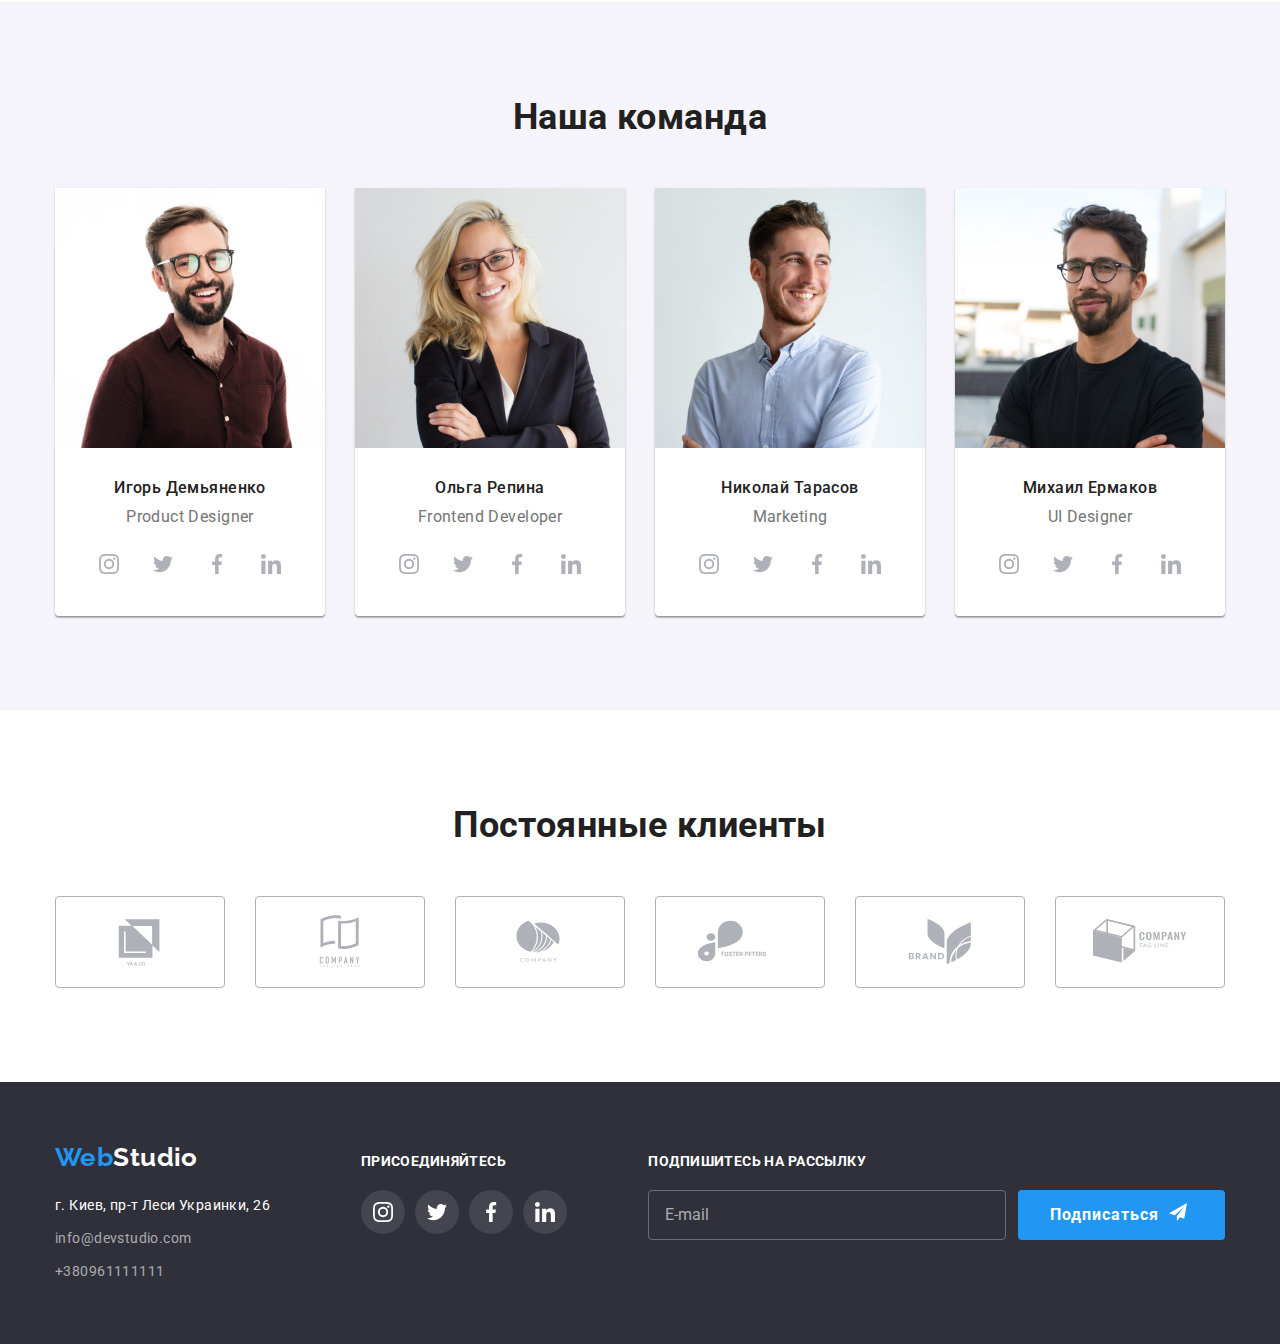
==== commit d9bce865: "6/04" ====
--- a/index.html
+++ b/index.html
@@ -404,8 +404,7 @@
 						<svg width="24" height="24">
 							<use href="./images/icons.svg#icon-send"></use>
 						</svg>
-					</button>
-					
+					</button>					
 				</form>
 			</div>
 		</div>
@@ -417,6 +416,43 @@
 					<use href="./images/icons.svg#icon-close"></use>
 				</svg>
 			</button>
+			<form class="form">
+				<span class="form-title">Оставьте свои данные, мы вам перезвоним</span>
+				<div class="form-field">
+					<label class="form-label" for="name">Имя</label>
+					<input class="form-input" type="text" name="name" id="name">
+					<svg class="form-icon" width="18" height="18">
+						<use href="./images/icons.svg#icon-person"></use>
+					</svg>					
+				</div>
+				<div class="form-field">
+					<label class="form-label" for="phone">Телефон</label>
+					<input class="form-input" type="tel" name="phone" id="phone">
+					<svg class="form-icon" width="18" height="18">
+						<use href="./images/icons.svg#icon-phone"></use>
+					</svg>
+				</div>
+				<div class="form-field">					
+					<label class="form-label" for="email">Почта</label>
+					<input class="form-input" type="email" name="email" id="email">
+					<svg class="form-icon" width="18" height="18">
+						<use href="./images/icons.svg#icon-email"></use>
+					</svg>
+				</div>
+
+				<div class="form-field">
+					<label class="comment-label" for="comment">Комментарий</label>
+					<textarea class="comment" name="comment" rows="9" placeholder="Введите текст" id="comment"></textarea>
+				</div>
+				<div class="form-field-check">				
+					<label class="policy-label" for="policy">
+					<input class="form-checkbox" type="checkbox" name="policy" id="policy">
+					<span class="icon-check"></span>
+					Соглашаюсь с рассылкой и принимаю <a class="policy-link" href="#">Условия договора</a>
+					</label>
+				</div>
+				<button class="button primary form-btn" type="submit">Отправить</button>
+			</form>
 		</div>
 	</div>
 	<script src="./js/modal.js"></script>
--- a/css/styles.css
+++ b/css/styles.css
@@ -583,6 +583,12 @@
   background-color: transparent;
   border: 1px solid rgba(255, 255, 255, 0.3);
 }
+.subscribe-area::placeholder {
+  font-size: 16px;
+  line-height: 1.25;
+
+  color: rgba(255, 255, 255, 0.6);
+}
 /* ===footer end=== */
 /* ===backdrop start=== */
 .backdrop {
@@ -632,5 +638,141 @@
   border: 1px solid rgba(0, 0, 0, 0.1);
   background-color: var(--primary-white-color);
 }
-
+.close-icon {
+  transition-property: fill;
+  transition-duration: 250ms;
+  transition-timing-function: cubic-bezier(0.4, 0, 0.2, 1);
+}
+.close-btn:hover .close-icon,
+.close-btn:focus .close-icon {
+  fill: var(--accent-color);
+}
+/* === form start === */
+.form-title {
+  display: inline-block;
+  margin-bottom: 12px;
+  font-weight: 700;
+  font-size: 20px;
+  line-height: 1.15;
+  text-align: center;
+  letter-spacing: 0.03em;
+  color: var(--secondary-color-text);
+}
+.form {
+  padding: 32px;
+}
+.form-label,
+.comment-label {
+  font-size: 12px;
+  line-height: 1.17;
+  letter-spacing: 0.01em;
+  color: var(--secondary-text-color);
+  margin-bottom: 4px;
+}
+.form-input {
+  padding: 12px;
+  padding-left: 42px;
+  border: 1px solid rgba(33, 33, 33, 0.2);
+  border-radius: 4px;
+  transition-property: border-color;
+  transition-duration: 250ms;
+  transition-timing-function: cubic-bezier(0.4, 0, 0.2, 1);
+}
+.form-field {
+  position: relative;
+  display: flex;
+  flex-direction: column;
+  margin-bottom: 10px;
+}
+.form-icon {
+  position: absolute;  
+  top: 50%;
+  left: 12px;
+  transition-property: fill;
+  transition-duration: 250ms;
+  transition-timing-function: cubic-bezier(0.4, 0, 0.2, 1);
+}
+.form-input:hover,
+.comment:hover,
+.form-input:focus,
+.comment:focus {
+  outline: none;
+  border-color: var(--accent-color);
+}
+.form-input:hover ~ .form-icon,
+.form-input:focus ~ .form-icon {
+  fill: var(--accent-color)
+}
+.comment {
+  resize: none;
+  border: 1px solid rgba(33, 33, 33, 0.2);
+  border-radius: 4px;
+  padding: 12px 16px;
+  font-size: 12px;
+  line-height: 1.17;
+  letter-spacing: 0.01em;
+  height: 120px;
+  
+  transition-property: border-color;
+  transition-duration: 250ms;
+  transition-timing-function: cubic-bezier(0.4, 0, 0.2, 1);
+}
+.comment::placeholder {
+  font-size: 12px;
+  line-height: 1.17;
+  letter-spacing: 0.01em;
+  color: rgba(117, 117, 117, 0.5);
+}
+.form-field-check {
+  padding-left: 14px;
+  margin-top: 25px;
+  margin-bottom: 30px;
+}
+.form-checkbox {
+  position: absolute;
+
+  width: 1px;
+  height: 1px;
+  margin: -1px;
+  padding: 0;
+
+  overflow: hidden;
+  border: 0;
+  clip: rect(0 0 0 0);
+}
+.icon-check {
+  display: inline-block;
+  width: 16px;
+  height: 15px;
+  border: 2px solid #212121;
+  border-radius: 2px;
+  margin-right: 7px;
+}
+.form-checkbox:checked +.icon-check {
+  background-image: url(../images/icon-check.svg);
+  background-position: center;
+  background-repeat: no-repeat;
+  background-color: var(--accent-color);
+  background-origin: border-box;
+  border-color: var(--accent-color);
+}
+.policy-label {
+  display: flex;
+  align-items: center;
+  font-size: 14px;
+  line-height: 1.71;
+  color: var(--basic-color-text);
+}
+
+.policy-link {
+  margin-left: 4px;
+  color: var(--accent-color);
+}
+.form-btn {
+  display: block;
+  min-width: 200px;
+  margin-left: auto;
+  margin-right: auto;
+  box-shadow: 0px 4px 4px 0px rgba(0, 0, 0, 0.25);
+}
 /* ===backdrop end=== */
